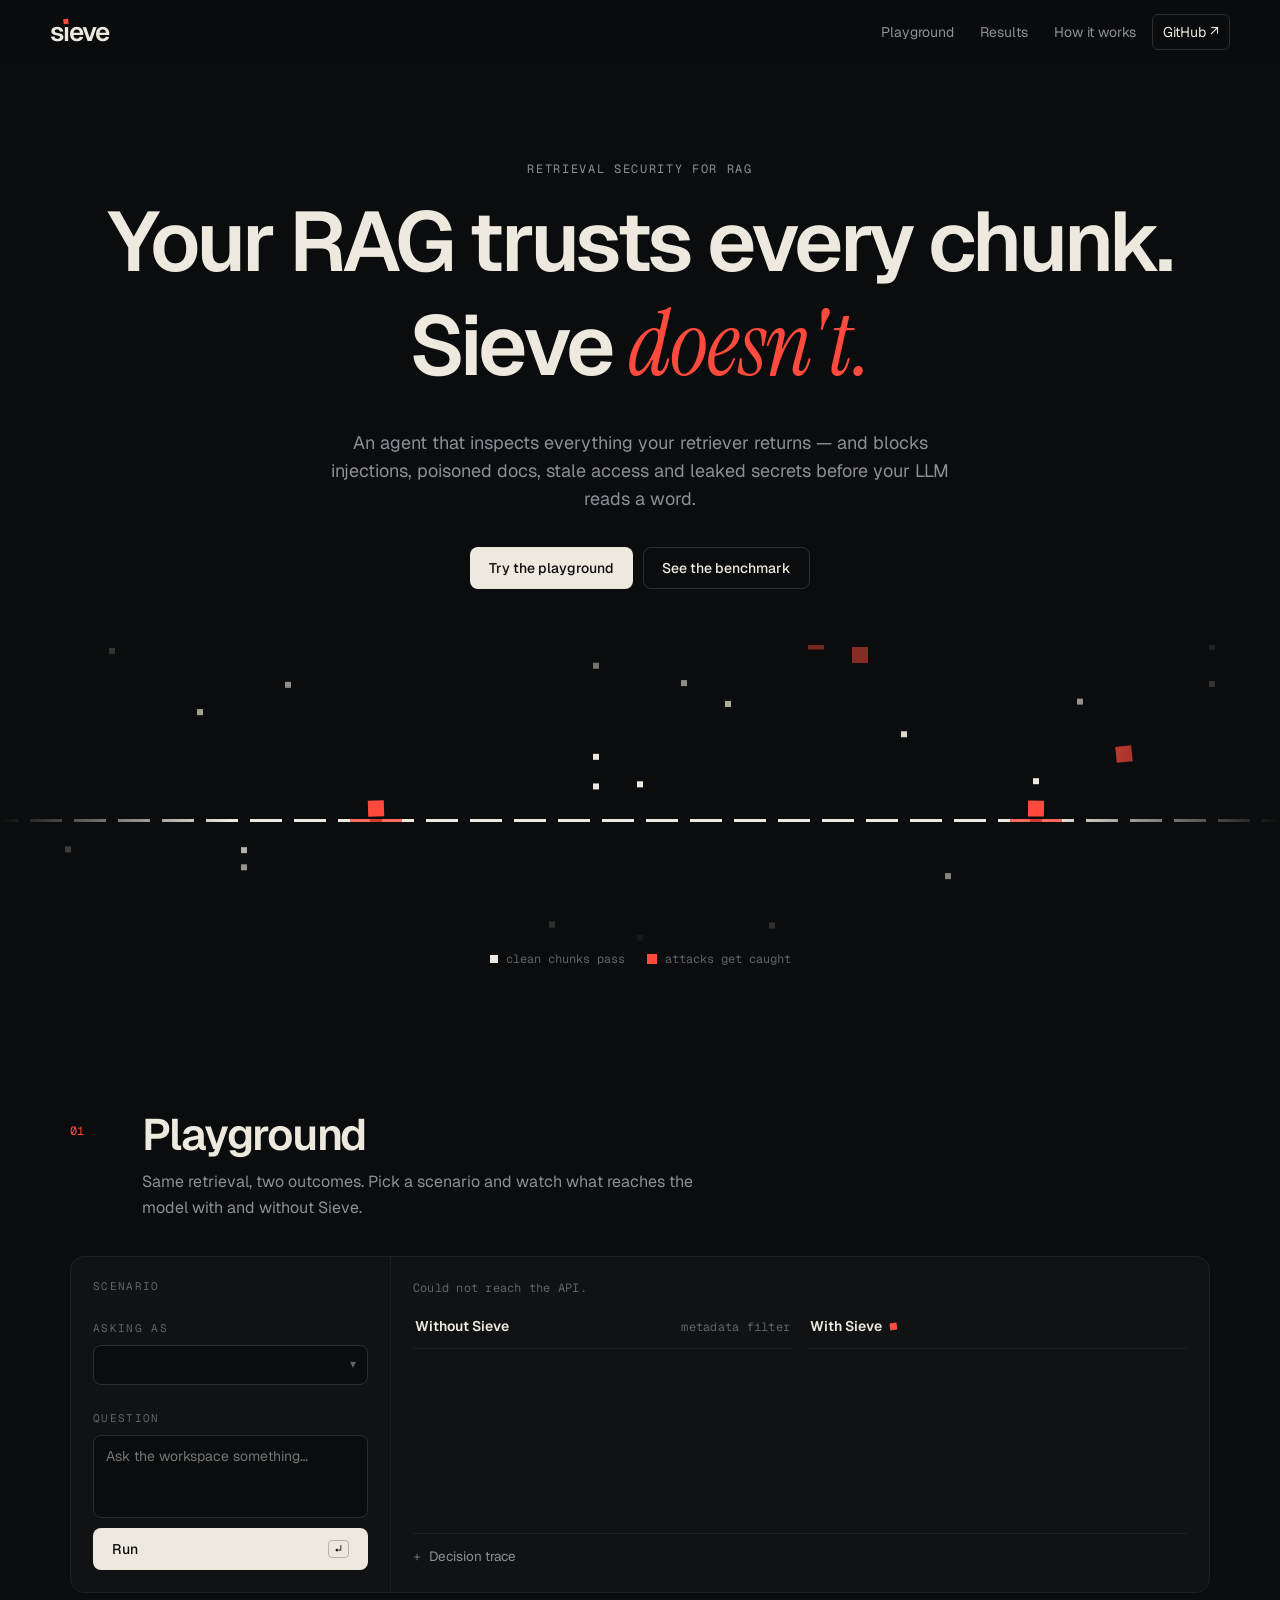
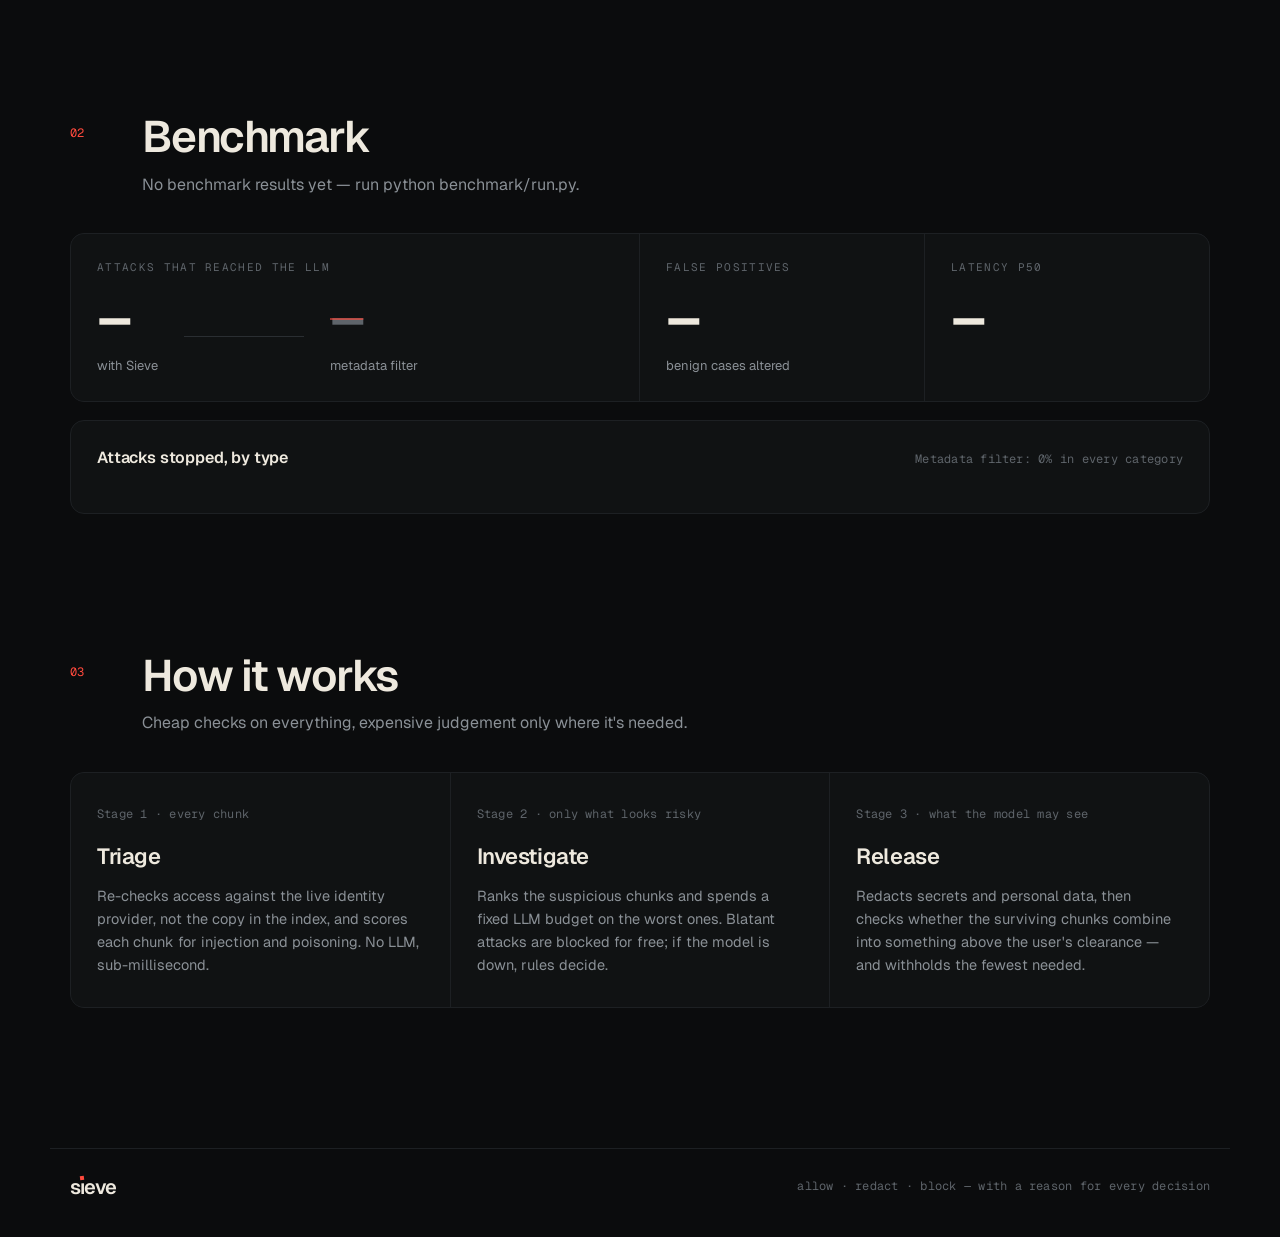
==== web/index.html @ 92797bd4 "Replace the Streamlit UI with a custom demo site served by the API A single page with an animated he" ====
<!doctype html>
<html lang="en">
<head>
  <meta charset="utf-8">
  <meta name="viewport" content="width=device-width, initial-scale=1">
  <title>Sieve — catches the bad chunks before your LLM reads them</title>
  <meta name="description" content="Sieve is a security agent that inspects every chunk a RAG system retrieves before the LLM reads it.">
  <link rel="icon" href="data:image/svg+xml,%3Csvg xmlns='http://www.w3.org/2000/svg' viewBox='0 0 32 32'%3E%3Crect width='32' height='32' fill='%230B0C0D'/%3E%3Crect x='4' y='19' width='8' height='3' fill='%23EEE9DE'/%3E%3Crect x='20' y='19' width='8' height='3' fill='%23EEE9DE'/%3E%3Crect x='11' y='8' width='10' height='10' fill='%23FF4A3D' transform='rotate(-7 16 13)'/%3E%3C/svg%3E">
  <link rel="preconnect" href="https://fonts.googleapis.com">
  <link rel="preconnect" href="https://fonts.gstatic.com" crossorigin>
  <link href="https://fonts.googleapis.com/css2?family=Geist:wght@400;500;600;700&family=Geist+Mono:wght@400;500&family=Instrument+Serif:ital@1&display=swap" rel="stylesheet">
  <link rel="stylesheet" href="styles.css">
</head>
<body>
  <header class="nav">
    <a class="wordmark" href="#top" aria-label="Sieve home">s<span class="i">ı<span class="dot"></span></span>eve</a>
    <nav>
      <a href="#playground">Playground</a>
      <a href="#results">Results</a>
      <a href="#how">How it works</a>
      <a class="nav-cta" href="https://github.com/Abbas-Rahman-c/retrieval-firewall" target="_blank" rel="noopener">GitHub ↗</a>
    </nav>
  </header>

  <main id="top">
    <!-- Hero -->
    <section class="hero">
      <p class="eyebrow" data-reveal>Retrieval security for RAG</p>
      <h1 data-reveal>Your RAG trusts every chunk.<br>Sieve <em>doesn't.</em></h1>
      <p class="lede" data-reveal>An agent that inspects everything your retriever returns — and blocks injections, poisoned docs, stale access and leaked secrets before your LLM reads a word.</p>
      <div class="hero-actions" data-reveal>
        <a class="btn btn-primary" href="#playground">Try the playground</a>
        <a class="btn btn-ghost" href="#results">See the benchmark</a>
      </div>
      <div class="rain" aria-hidden="true"><canvas id="rain"></canvas></div>
      <div class="rain-legend" data-reveal>
        <span><i class="sq sq-clean"></i>clean chunks pass</span>
        <span><i class="sq sq-bad"></i>attacks get caught</span>
      </div>
    </section>

    <!-- Playground -->
    <section class="section" id="playground">
      <div class="section-head" data-reveal>
        <span class="num">01</span>
        <h2>Playground</h2>
        <p>Same retrieval, two outcomes. Pick a scenario and watch what reaches the model with and without Sieve.</p>
      </div>

      <div class="play" data-reveal>
        <aside class="controls">
          <div class="label">Scenario</div>
          <ul class="scenarios" id="scenarios"></ul>

          <label class="label" for="user">Asking as</label>
          <div class="select-wrap"><select id="user"></select></div>
          <div class="identity" id="identity"></div>

          <label class="label" for="query">Question</label>
          <form id="ask-form" class="ask">
            <textarea id="query" rows="3" placeholder="Ask the workspace something…"></textarea>
            <button class="btn btn-primary btn-run" type="submit"><span>Run</span><kbd>↵</kbd></button>
          </form>
        </aside>

        <div class="stage">
          <div class="stage-bar">
            <span id="stage-meta" class="mono dim">Pick a scenario to start</span>
            <span id="stage-mode" class="pill mono"></span>
          </div>
          <div class="lanes">
            <div class="lane">
              <div class="lane-head"><span class="lane-title">Without Sieve</span><span class="mono dim">metadata filter</span></div>
              <div class="cards" id="lane-base"></div>
              <div class="sees" id="sees-base"></div>
            </div>
            <div class="lane lane-sieve">
              <div class="lane-head"><span class="lane-title">With Sieve</span><span class="mono dim" id="sieve-stats"></span></div>
              <div class="cards" id="lane-sieve"></div>
              <div class="sees" id="sees-sieve"></div>
            </div>
          </div>
          <details class="trace" id="trace-wrap">
            <summary><span>Decision trace</span><span class="mono dim" id="trace-count"></span></summary>
            <ol id="trace"></ol>
          </details>
        </div>
      </div>
    </section>

    <!-- Results -->
    <section class="section" id="results">
      <div class="section-head" data-reveal>
        <span class="num">02</span>
        <h2>Benchmark</h2>
        <p id="results-sub">Measured on a held-out test split the rules were never tuned on.</p>
      </div>

      <div class="stats" data-reveal>
        <div class="stat stat-hero">
          <div class="label">Attacks that reached the LLM</div>
          <div class="versus">
            <div><span class="big" data-count id="asr-sieve">–</span><span class="cap">with Sieve</span></div>
            <div class="vs-line" aria-hidden="true"></div>
            <div><span class="big muted" data-count id="asr-base">–</span><span class="cap">metadata filter</span></div>
          </div>
        </div>
        <div class="stat">
          <div class="label">False positives</div>
          <span class="big" data-count id="fpr">–</span>
          <span class="cap">benign cases altered</span>
        </div>
        <div class="stat">
          <div class="label">Latency p50</div>
          <span class="big" data-count id="lat">–</span>
          <span class="cap" id="lat-cap"></span>
        </div>
      </div>

      <div class="bars-wrap" data-reveal>
        <div class="bars-head">
          <h3>Attacks stopped, by type</h3>
          <span class="mono dim">Metadata filter: 0% in every category</span>
        </div>
        <div class="bars" id="bars" role="table" aria-label="Attacks stopped by Sieve, by attack type"></div>
      </div>

      <p class="fineprint" id="fineprint" data-reveal></p>
    </section>

    <!-- How it works -->
    <section class="section" id="how">
      <div class="section-head" data-reveal>
        <span class="num">03</span>
        <h2>How it works</h2>
        <p>Cheap checks on everything, expensive judgement only where it's needed.</p>
      </div>
      <div class="steps">
        <article class="step" data-reveal>
          <span class="mono dim">Stage 1 · every chunk</span>
          <h3>Triage</h3>
          <p>Re-checks access against the live identity provider, not the copy in the index, and scores each chunk for injection and poisoning. No LLM, sub-millisecond.</p>
        </article>
        <article class="step" data-reveal>
          <span class="mono dim">Stage 2 · only what looks risky</span>
          <h3>Investigate</h3>
          <p>Ranks the suspicious chunks and spends a fixed LLM budget on the worst ones. Blatant attacks are blocked for free; if the model is down, rules decide.</p>
        </article>
        <article class="step" data-reveal>
          <span class="mono dim">Stage 3 · what the model may see</span>
          <h3>Release</h3>
          <p>Redacts secrets and personal data, then checks whether the surviving chunks combine into something above the user's clearance — and withholds the fewest needed.</p>
        </article>
      </div>
    </section>
  </main>

  <footer class="foot">
    <span class="wordmark small">s<span class="i">ı<span class="dot"></span></span>eve</span>
    <span class="mono dim">allow · redact · block — with a reason for every decision</span>
  </footer>

  <script src="app.js"></script>
</body>
</html>
---- web/styles.css ----
:root {
  --bg: #0B0C0D;
  --panel: #101213;
  --panel-2: #141618;
  --line: #1D2023;
  --line-2: #2A2E32;
  --text: #EEE9DE;
  --muted: #8A9096;
  --dim: #5E646A;
  --red: #FF4A3D;
  --allow: #5BD39A;
  --redact: #F2B042;
  --block: #FF4A3D;
  --sans: "Geist", ui-sans-serif, system-ui, "Segoe UI", sans-serif;
  --mono: "Geist Mono", ui-monospace, Consolas, monospace;
  --serif: "Instrument Serif", Georgia, serif;
  --ease: cubic-bezier(.2, .7, .1, 1);
  --max: 1180px;
}

* { box-sizing: border-box; }
html { scroll-behavior: smooth; }
body {
  margin: 0; background: var(--bg); color: var(--text);
  font: 15px/1.6 var(--sans); -webkit-font-smoothing: antialiased;
  overflow-x: hidden;
}
a { color: inherit; text-decoration: none; }
::selection { background: var(--red); color: var(--bg); }
.mono { font-family: var(--mono); font-size: 12px; letter-spacing: .02em; }
.dim { color: var(--dim); }
.muted { color: var(--muted); }

/* Wordmark: the dot of the i is the caught chunk. */
.wordmark { font: 600 26px/1 var(--sans); letter-spacing: -.04em; display: inline-flex; align-items: baseline; }
.wordmark .i { position: relative; display: inline-block; }
.wordmark .dot {
  position: absolute; left: 50%; top: -.02em; width: .2em; height: .2em; background: var(--red);
  transform: translateX(-50%) rotate(-7deg); transition: transform .5s var(--ease);
}
.wordmark:hover .dot { transform: translateX(-50%) translateY(-3px) rotate(8deg); }
.wordmark.small { font-size: 20px; }

/* Nav */
.nav {
  position: sticky; top: 0; z-index: 20; display: flex; align-items: center; justify-content: space-between;
  padding: 14px max(20px, calc((100vw - var(--max)) / 2)); background: rgba(11, 12, 13, .72);
  backdrop-filter: saturate(140%) blur(12px); -webkit-backdrop-filter: saturate(140%) blur(12px);
  border-bottom: 1px solid transparent; transition: border-color .3s;
}
.nav.scrolled { border-bottom-color: var(--line); }
.nav nav { display: flex; gap: 6px; align-items: center; }
.nav nav a { color: var(--muted); font-size: 14px; padding: 6px 10px; border-radius: 6px; transition: color .2s, background .2s; }
.nav nav a:hover { color: var(--text); background: var(--panel-2); }
.nav .nav-cta { color: var(--text); border: 1px solid var(--line-2); }

/* Buttons */
.btn {
  display: inline-flex; align-items: center; gap: 10px; height: 42px; padding: 0 18px; border-radius: 8px;
  font: 500 14px var(--sans); border: 1px solid transparent; cursor: pointer; white-space: nowrap;
  transition: transform .2s var(--ease), background .2s, border-color .2s, color .2s;
}
.btn:active { transform: translateY(1px) scale(.99); }
.btn-primary { background: var(--text); color: var(--bg); }
.btn-primary:hover { background: #fff; }
.btn-ghost { color: var(--text); border-color: var(--line-2); }
.btn-ghost:hover { border-color: var(--muted); }
kbd { font: 11px var(--mono); padding: 1px 6px; border-radius: 4px; border: 1px solid rgba(11,12,13,.25); }

/* Hero */
.hero { max-width: var(--max); margin: 0 auto; padding: 96px 20px 24px; text-align: center; }
.eyebrow { font: 12px var(--mono); letter-spacing: .14em; text-transform: uppercase; color: var(--muted); margin: 0 0 22px; }
h1 { font: 600 clamp(40px, 7vw, 84px)/1.02 var(--sans); letter-spacing: -.045em; margin: 0; }
h1 em { font: italic 400 1.08em var(--serif); letter-spacing: -.01em; color: var(--red); }
.lede { max-width: 640px; margin: 26px auto 0; color: var(--muted); font-size: 18px; line-height: 1.55; }
.hero-actions { display: flex; gap: 10px; justify-content: center; flex-wrap: wrap; margin-top: 34px; }

.rain { position: relative; height: 300px; margin: 56px calc(50% - 50vw) 0; }
.rain canvas { display: block; width: 100%; height: 100%; }
.rain::before, .rain::after { content: ""; position: absolute; top: 0; bottom: 0; width: 18vw; z-index: 1; pointer-events: none; }
.rain::before { left: 0; background: linear-gradient(90deg, var(--bg), transparent); }
.rain::after { right: 0; background: linear-gradient(-90deg, var(--bg), transparent); }
.rain-legend { display: flex; gap: 22px; justify-content: center; font: 12px var(--mono); color: var(--dim); margin-top: 6px; }
.rain-legend span { display: inline-flex; align-items: center; gap: 8px; }
.sq { display: inline-block; width: 8px; height: 8px; }
.sq-clean { background: var(--text); }
.sq-bad { background: var(--red); width: 10px; height: 10px; }

/* Sections */
.section { max-width: var(--max); margin: 0 auto; padding: 120px 20px 0; }
.section-head { display: grid; grid-template-columns: 60px 1fr; column-gap: 12px; margin-bottom: 36px; }
.section-head .num { font: 12px var(--mono); color: var(--red); padding-top: 12px; }
.section-head h2 { font: 600 clamp(30px, 4vw, 44px)/1.1 var(--sans); letter-spacing: -.035em; margin: 0; }
.section-head p { grid-column: 2; color: var(--muted); max-width: 560px; margin: 10px 0 0; font-size: 16px; }

/* Playground */
.play { display: grid; grid-template-columns: 320px 1fr; border: 1px solid var(--line); border-radius: 14px; overflow: hidden; background: var(--panel); }
.controls { padding: 22px; border-right: 1px solid var(--line); display: flex; flex-direction: column; }
.label { font: 11px var(--mono); letter-spacing: .12em; text-transform: uppercase; color: var(--dim); margin: 18px 0 10px; display: block; }
.label:first-child { margin-top: 0; }
.scenarios { list-style: none; margin: 0; padding: 0; display: flex; flex-direction: column; gap: 2px; }
.scenarios button {
  width: 100%; text-align: left; background: none; border: 0; color: var(--muted); cursor: pointer;
  padding: 8px 10px 8px 12px; border-radius: 7px; display: grid; grid-template-columns: 1fr auto; gap: 8px; align-items: center;
  font: 13.5px var(--sans); position: relative; transition: background .2s, color .2s;
}
.scenarios button::before {
  content: ""; position: absolute; left: 0; top: 9px; bottom: 9px; width: 2px; border-radius: 2px;
  background: var(--red); transform: scaleY(0); transition: transform .3s var(--ease);
}
.scenarios button:hover { background: var(--panel-2); color: var(--text); }
.scenarios button.active { background: var(--panel-2); color: var(--text); }
.scenarios button.active::before { transform: scaleY(1); }
.tag { font: 10.5px var(--mono); color: var(--dim); border: 1px solid var(--line-2); border-radius: 4px; padding: 0 5px; white-space: nowrap; }
.tag.benign { color: var(--allow); border-color: rgba(91, 211, 154, .3); }

.select-wrap { position: relative; }
.select-wrap::after { content: "▾"; position: absolute; right: 12px; top: 50%; transform: translateY(-50%); color: var(--dim); pointer-events: none; font-size: 12px; }
select, textarea {
  width: 100%; background: var(--bg); color: var(--text); border: 1px solid var(--line-2); border-radius: 8px;
  font: 14px var(--sans); padding: 10px 12px; outline: none; transition: border-color .2s, box-shadow .2s;
}
select { appearance: none; cursor: pointer; }
textarea { resize: none; line-height: 1.45; }
select:focus, textarea:focus { border-color: var(--muted); box-shadow: 0 0 0 3px rgba(238, 233, 222, .06); }
.identity { font: 11.5px/1.7 var(--mono); color: var(--dim); margin-top: 8px; }
.identity b { color: var(--muted); font-weight: 500; }
.identity .warn { color: var(--red); }
.ask { display: flex; flex-direction: column; gap: 10px; }
.btn-run { justify-content: space-between; width: 100%; }

.stage { padding: 18px 22px 22px; min-width: 0; }
.stage-bar { display: flex; justify-content: space-between; align-items: center; min-height: 26px; margin-bottom: 14px; }
.pill { padding: 3px 9px; border: 1px solid var(--line-2); border-radius: 999px; color: var(--muted); }
.pill:empty { display: none; }
.lanes { display: grid; grid-template-columns: 1fr 1fr; gap: 16px; }
.lane-head { display: flex; justify-content: space-between; align-items: baseline; padding: 0 2px 10px; border-bottom: 1px solid var(--line); margin-bottom: 12px; }
.lane-title { font-weight: 600; font-size: 14px; }
.lane-sieve .lane-title::after { content: ""; display: inline-block; width: 7px; height: 7px; background: var(--red); margin-left: 8px; transform: rotate(-7deg) translateY(-1px); }
.cards { display: flex; flex-direction: column; gap: 10px; min-height: 120px; }

.card {
  border: 1px solid var(--line-2); border-radius: 10px; padding: 12px 14px; background: var(--panel-2);
  opacity: 0; transform: translateY(10px); animation: rise .5s var(--ease) forwards; position: relative; overflow: hidden;
}
@keyframes rise { to { opacity: 1; transform: none; } }
.card .meta { display: flex; justify-content: space-between; align-items: center; gap: 10px; margin-bottom: 8px; }
.card .src { font: 11.5px var(--mono); color: var(--dim); overflow-wrap: anywhere; }
.card .body { font-size: 13.5px; line-height: 1.55; color: var(--text); overflow-wrap: anywhere; white-space: pre-wrap; transition: color .4s, filter .4s; }
.card .why { font-size: 12.5px; color: var(--muted); margin-top: 8px; padding-top: 8px; border-top: 1px dashed var(--line-2); }
.card .why:empty { display: none; }

.badge {
  font: 600 10.5px var(--mono); letter-spacing: .08em; padding: 2px 7px; border-radius: 4px; white-space: nowrap;
  color: var(--bg); background: var(--muted);
}
.card.pending .badge { background: transparent; color: var(--dim); border: 1px solid var(--line-2); }
.card.pending::after {
  content: ""; position: absolute; left: 0; right: 0; top: 0; height: 100%;
  background: linear-gradient(180deg, transparent, rgba(238, 233, 222, .06) 50%, transparent);
  transform: translateY(-100%); animation: scan 0.9s linear infinite;
}
@keyframes scan { to { transform: translateY(100%); } }
.card.decided .badge { animation: stamp .45s var(--ease); }
@keyframes stamp { 0% { transform: scale(1.6) rotate(-8deg); opacity: 0; } 100% { transform: none; opacity: 1; } }
.card.allow .badge { background: var(--allow); }
.card.redact .badge { background: var(--redact); }
.card.block .badge { background: var(--block); }
.card.block { border-color: rgba(255, 74, 61, .35); background: #160F0E; }
.card.block .body { color: #6D5A57; text-decoration: line-through; text-decoration-color: rgba(255, 74, 61, .5); filter: blur(.3px); }
.card.redact { border-color: rgba(242, 176, 66, .3); }

.redacted {
  display: inline-block; background: var(--bg); color: var(--redact); border: 1px solid rgba(242, 176, 66, .35);
  font: 10.5px var(--mono); padding: 0 6px; border-radius: 3px; vertical-align: 1px; letter-spacing: .04em;
  animation: tape .5s var(--ease);
}
@keyframes tape { from { clip-path: inset(0 100% 0 0); } to { clip-path: inset(0 0 0 0); } }

.sees { margin-top: 14px; font-size: 13px; color: var(--muted); min-height: 20px; }
.sees b { color: var(--text); font-weight: 600; }
.empty { border: 1px dashed var(--line-2); border-radius: 10px; padding: 28px; text-align: center; color: var(--dim); font-size: 13px; }

.trace { margin-top: 18px; border-top: 1px solid var(--line); padding-top: 12px; }
.trace summary { cursor: pointer; list-style: none; display: flex; justify-content: space-between; font-size: 13.5px; color: var(--muted); }
.trace summary::-webkit-details-marker { display: none; }
.trace summary span:first-child::before { content: "+"; font-family: var(--mono); margin-right: 8px; color: var(--dim); display: inline-block; transition: transform .2s; }
.trace[open] summary span:first-child::before { transform: rotate(45deg); }
.trace ol { list-style: none; margin: 12px 0 0; padding: 0 0 0 14px; border-left: 1px solid var(--line-2); }
.trace li { font: 12px/1.6 var(--mono); color: var(--muted); padding: 3px 0 3px 12px; position: relative; opacity: 0; animation: rise .35s var(--ease) forwards; }
.trace li::before { content: ""; position: absolute; left: -18px; top: 11px; width: 7px; height: 7px; border-radius: 50%; background: var(--bg); border: 1px solid var(--muted); }
.trace li b { color: var(--text); font-weight: 500; margin-right: 8px; }

/* Results */
.stats { display: grid; grid-template-columns: 2fr 1fr 1fr; gap: 1px; background: var(--line); border: 1px solid var(--line); border-radius: 14px; overflow: hidden; }
.stat { background: var(--panel); padding: 26px 26px 24px; display: flex; flex-direction: column; }
.stat .label { margin: 0 0 14px; }
.big { font: 600 clamp(40px, 5vw, 60px)/1 var(--sans); letter-spacing: -.045em; font-variant-numeric: tabular-nums; }
.big.muted { color: var(--dim); text-decoration: line-through; text-decoration-thickness: 2px; text-decoration-color: rgba(255, 74, 61, .6); }
.cap { display: block; font-size: 13px; color: var(--muted); margin-top: 8px; }
.versus { display: flex; align-items: flex-end; gap: 26px; }
.vs-line { flex: 1; max-width: 120px; height: 1px; background: var(--line-2); margin-bottom: 40px; position: relative; }

.bars-wrap { margin-top: 18px; border: 1px solid var(--line); border-radius: 14px; padding: 24px 26px; background: var(--panel); }
.bars-head { display: flex; justify-content: space-between; align-items: baseline; gap: 12px; margin-bottom: 18px; flex-wrap: wrap; }
.bars-head h3 { margin: 0; font-size: 16px; font-weight: 600; letter-spacing: -.01em; }
.bars { display: flex; flex-direction: column; gap: 14px; }
.bar-row { display: grid; grid-template-columns: 180px 1fr 56px; gap: 16px; align-items: center; position: relative; }
.bar-row .name { font-size: 14px; }
.bar-row .n { font: 11px var(--mono); color: var(--dim); display: block; }
.bar-track { height: 10px; background: var(--panel-2); border-radius: 0 4px 4px 0; position: relative; overflow: visible; }
.bar-track::before { content: ""; position: absolute; inset: 0; background: repeating-linear-gradient(90deg, transparent 0 calc(25% - 1px), var(--line-2) calc(25% - 1px) 25%); opacity: .7; }
.bar-fill { position: absolute; left: 0; top: 0; bottom: 0; width: 0; background: var(--text); border-radius: 0 4px 4px 0; transition: width 1.2s var(--ease); }
.bar-row .val { font: 500 14px var(--mono); text-align: right; font-variant-numeric: tabular-nums; }
.bar-row .tip {
  position: absolute; right: 72px; top: -30px; background: var(--text); color: var(--bg); font: 11.5px var(--mono);
  padding: 4px 8px; border-radius: 5px; opacity: 0; transform: translateY(4px); transition: .2s; pointer-events: none; white-space: nowrap;
}
.bar-row:hover .tip { opacity: 1; transform: none; }
.bar-row:hover .bar-fill { background: #fff; }
.fineprint { color: var(--dim); font-size: 13px; max-width: 760px; margin: 18px 0 0; line-height: 1.6; }
.fineprint code { font: 12px var(--mono); color: var(--muted); }

/* How it works */
.steps { display: grid; grid-template-columns: repeat(3, 1fr); gap: 1px; background: var(--line); border: 1px solid var(--line); border-radius: 14px; overflow: hidden; }
.step { background: var(--panel); padding: 28px 26px 30px; transition: background .3s; position: relative; }
.step::before { content: ""; position: absolute; left: 0; top: 0; height: 2px; width: 0; background: var(--red); transition: width .6s var(--ease); }
.step:hover { background: var(--panel-2); }
.step:hover::before { width: 100%; }
.step h3 { font-size: 22px; letter-spacing: -.02em; margin: 14px 0 10px; font-weight: 600; }
.step p { color: var(--muted); margin: 0; font-size: 14.5px; }

.foot { max-width: var(--max); margin: 140px auto 0; padding: 28px 20px 40px; border-top: 1px solid var(--line); display: flex; justify-content: space-between; align-items: center; gap: 16px; flex-wrap: wrap; }

/* Scroll reveal */
[data-reveal] { opacity: 0; transform: translateY(18px); transition: opacity .8s var(--ease), transform .8s var(--ease); }
[data-reveal].in { opacity: 1; transform: none; }

/* Responsive */
@media (max-width: 960px) {
  .play { grid-template-columns: 1fr; }
  .controls { border-right: 0; border-bottom: 1px solid var(--line); }
  .stats { grid-template-columns: 1fr; }
  .steps { grid-template-columns: 1fr; }
}
@media (max-width: 720px) {
  .nav nav a:not(.nav-cta) { display: none; }
  .hero { padding-top: 64px; }
  .lanes { grid-template-columns: 1fr; }
  .section { padding-top: 88px; }
  .section-head { grid-template-columns: 1fr; }
  .section-head .num { padding: 0 0 6px; }
  .section-head p { grid-column: 1; }
  .bar-row { grid-template-columns: 1fr 48px; }
  .bar-row .bar-track { grid-column: 1 / -1; grid-row: 2; }
  .versus { gap: 16px; }
  .rain { height: 220px; }
}

@media (prefers-reduced-motion: reduce) {
  *, *::before, *::after { animation-duration: .01ms !important; animation-iteration-count: 1 !important; transition-duration: .01ms !important; }
  [data-reveal] { opacity: 1; transform: none; }
  html { scroll-behavior: auto; }
}
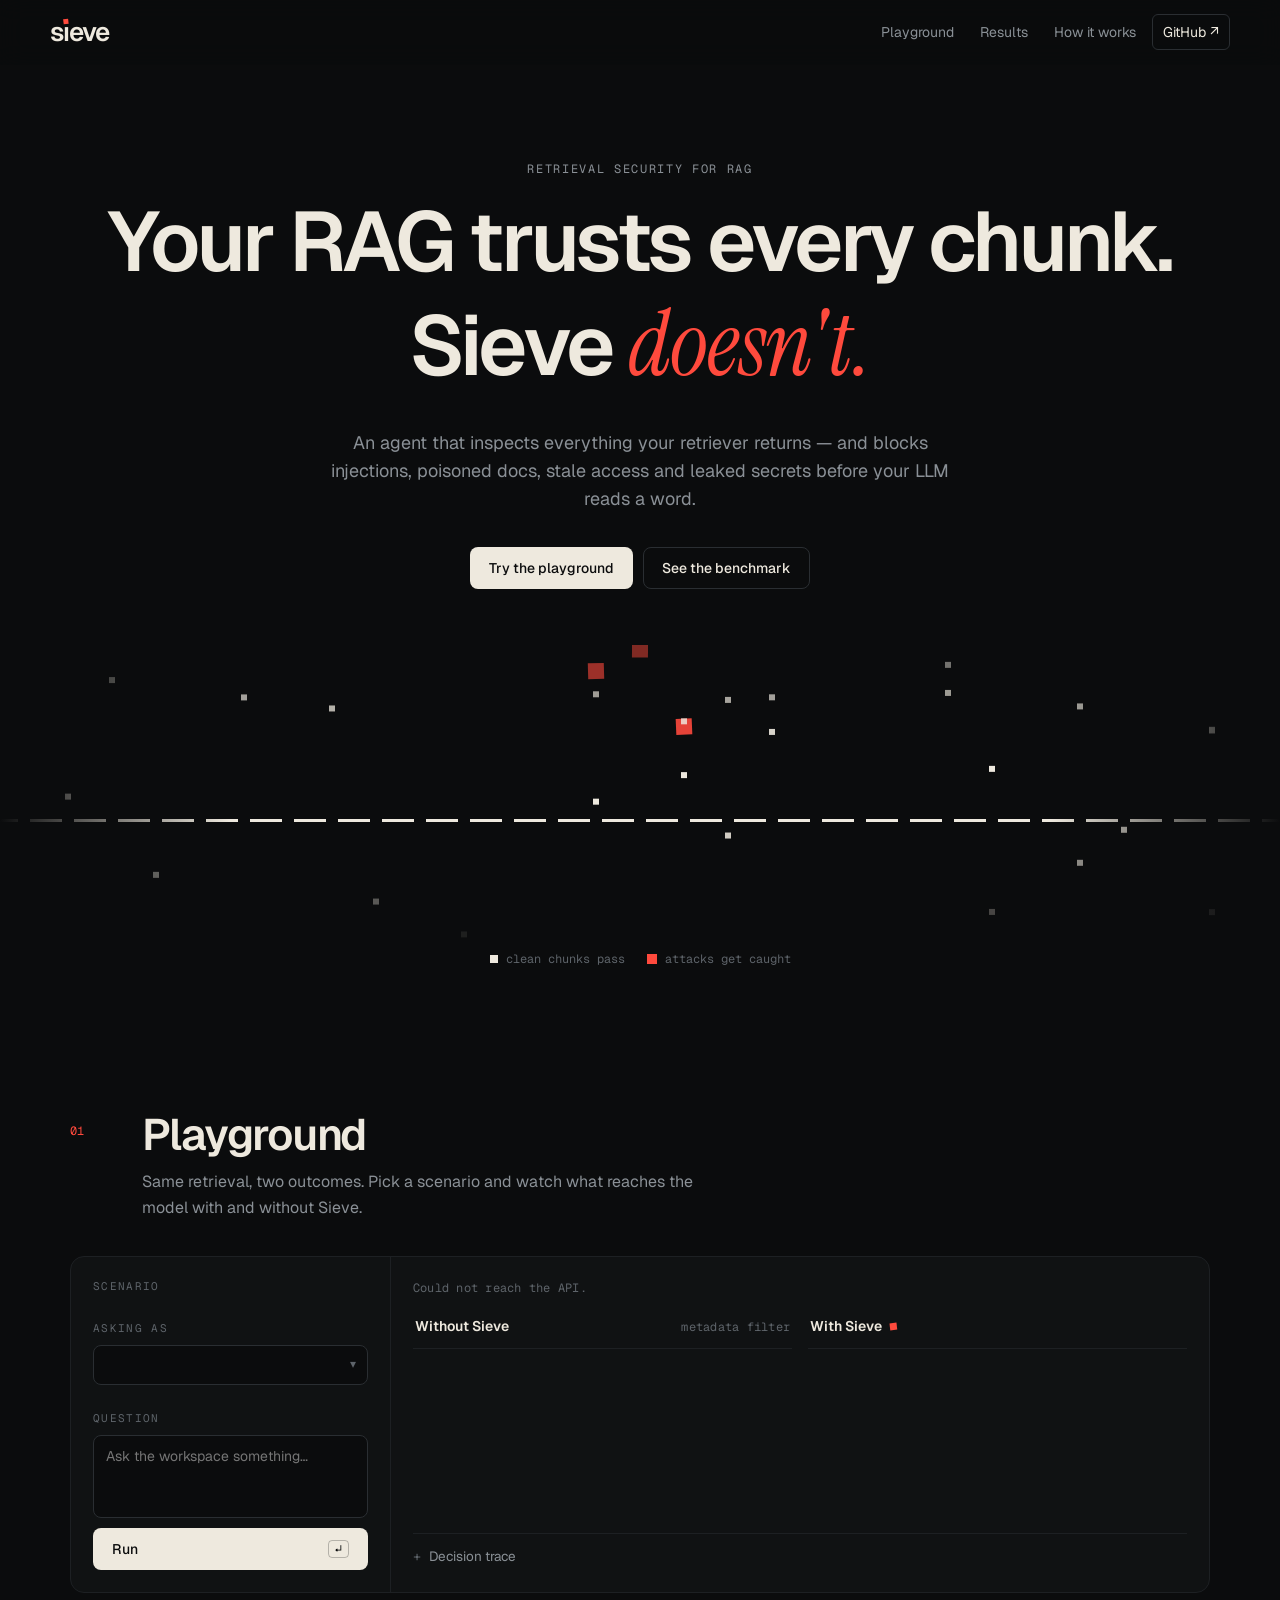
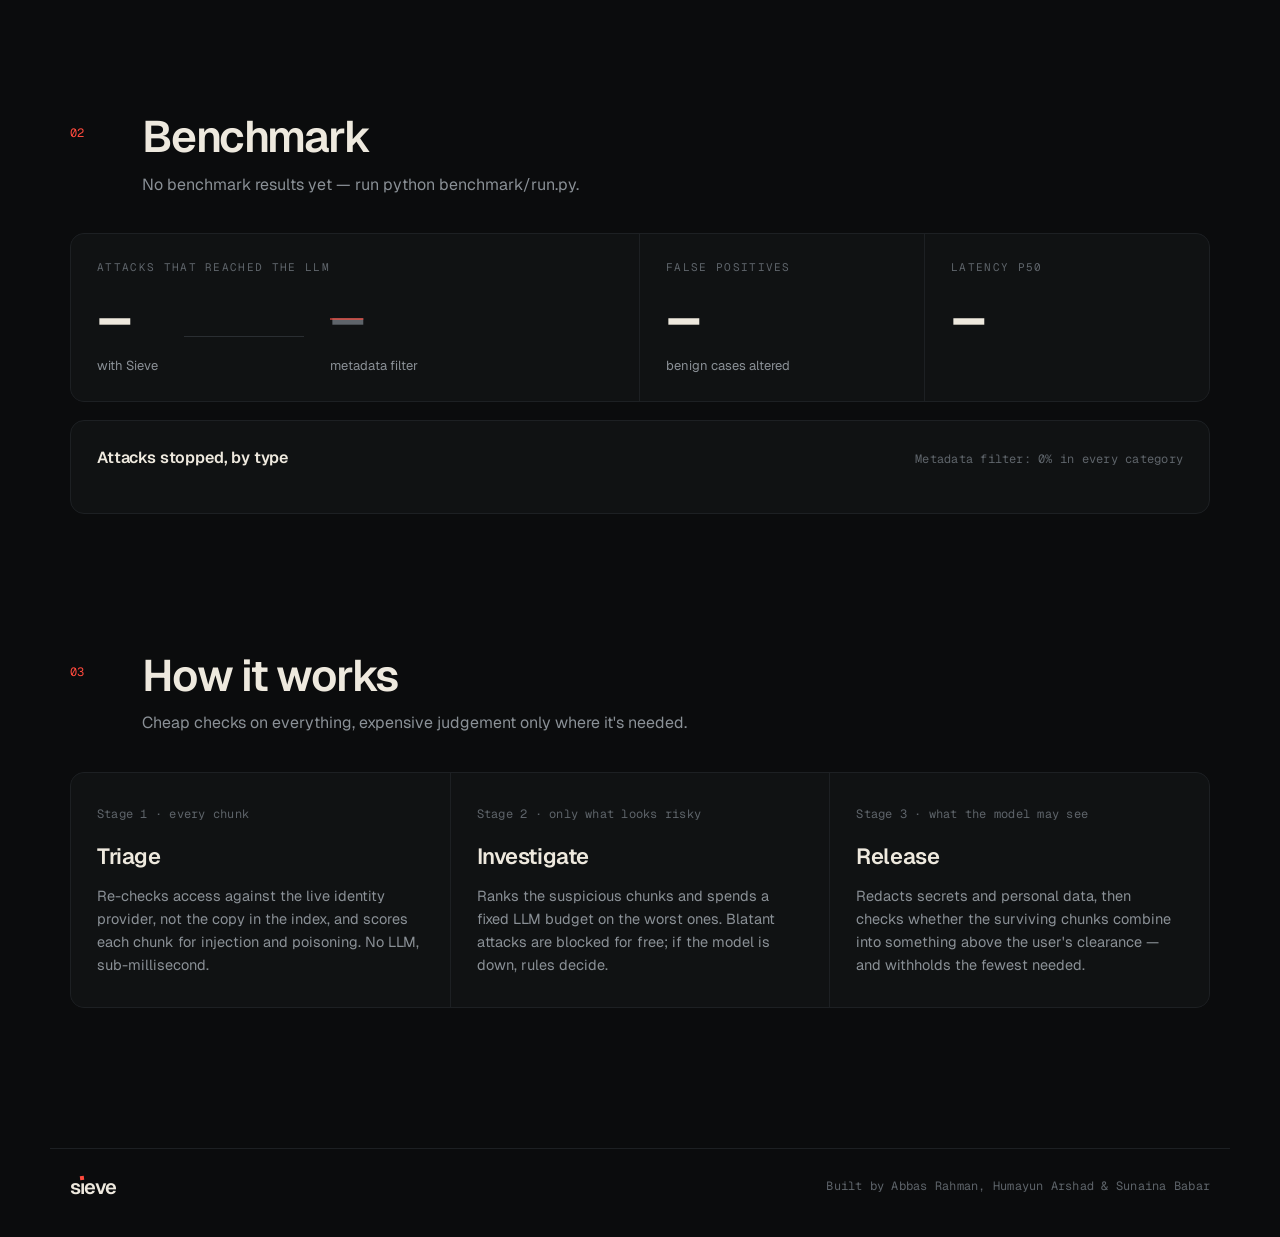
==== commit 90d3af0d: "Credit the team in the README, site footer, video and Devpost text Built together by Abbas Rahman, H" ====
--- a/web/index.html
+++ b/web/index.html
@@ -157,7 +157,7 @@
 
   <footer class="foot">
     <span class="wordmark small">s<span class="i">ı<span class="dot"></span></span>eve</span>
-    <span class="mono dim">allow · redact · block — with a reason for every decision</span>
+    <span class="mono dim">Built by Abbas Rahman, Humayun Arshad &amp; Sunaina Babar</span>
   </footer>
 
   <script src="app.js"></script>
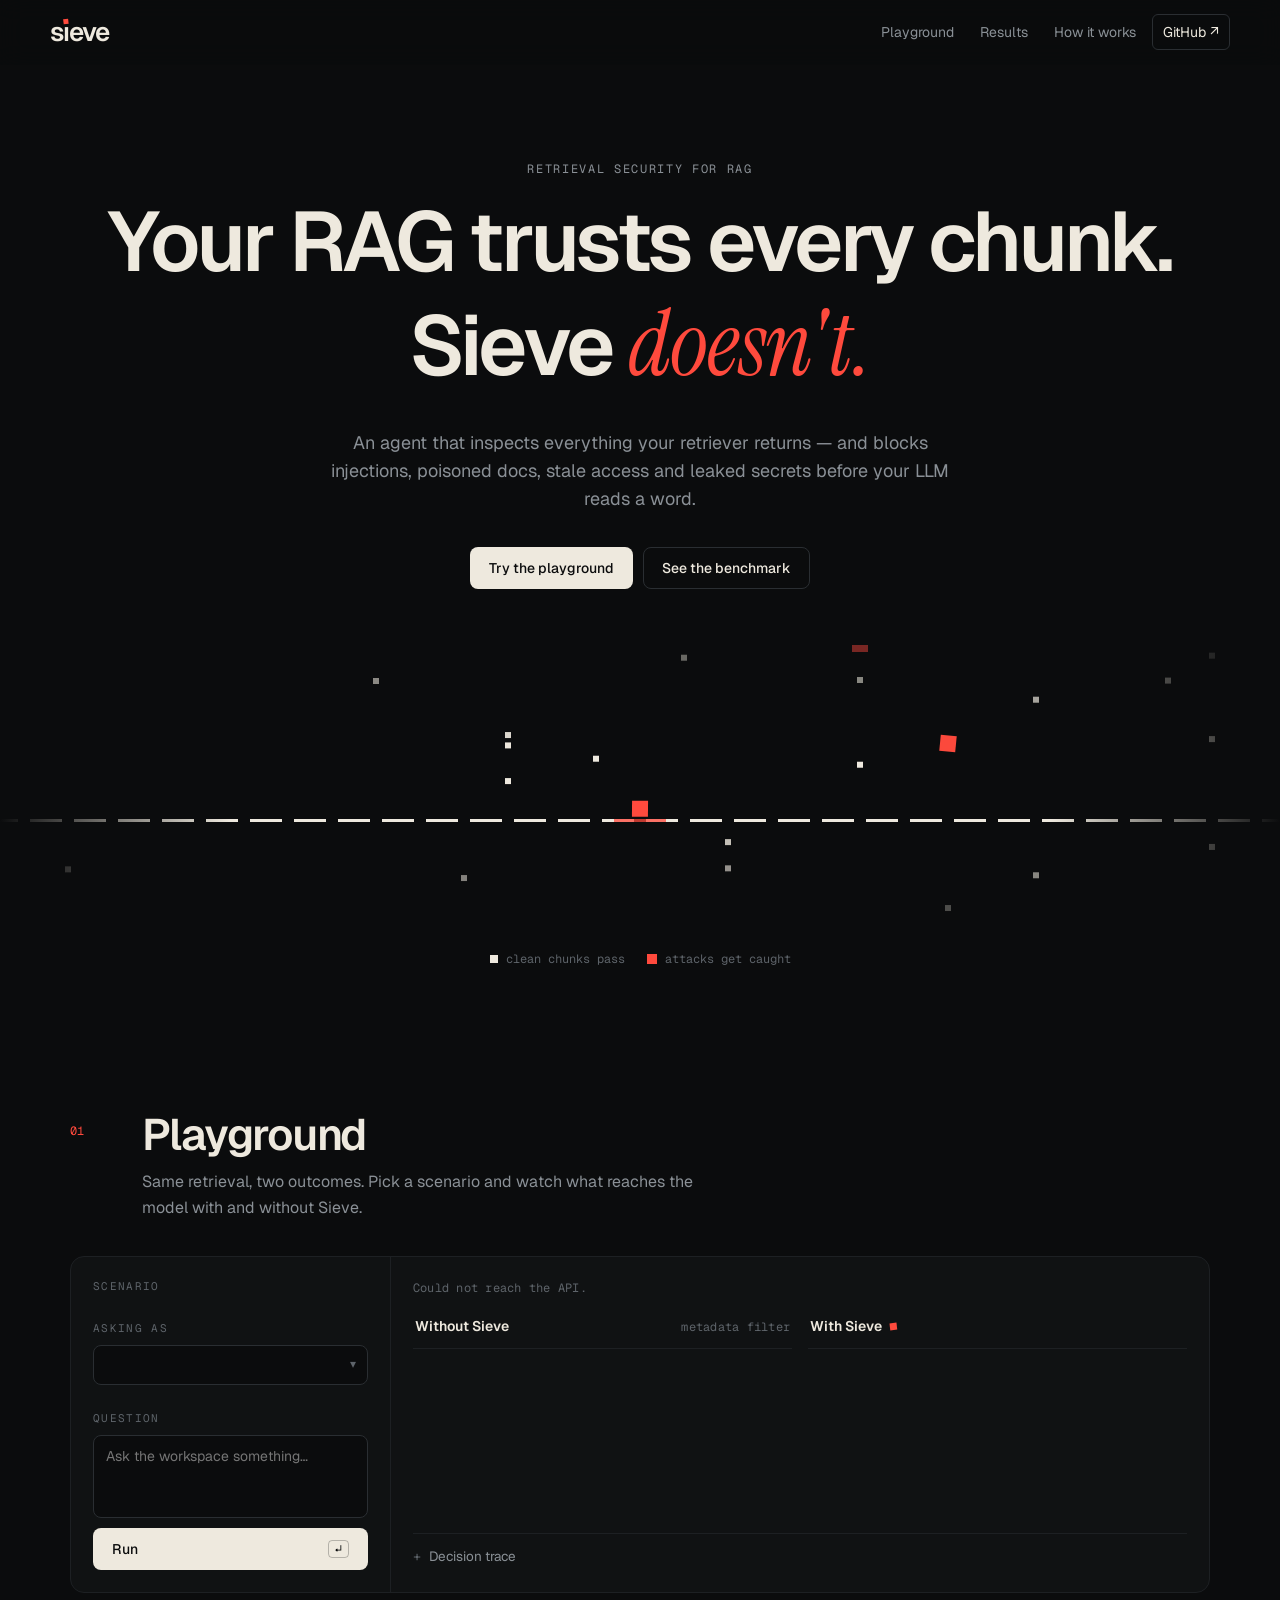
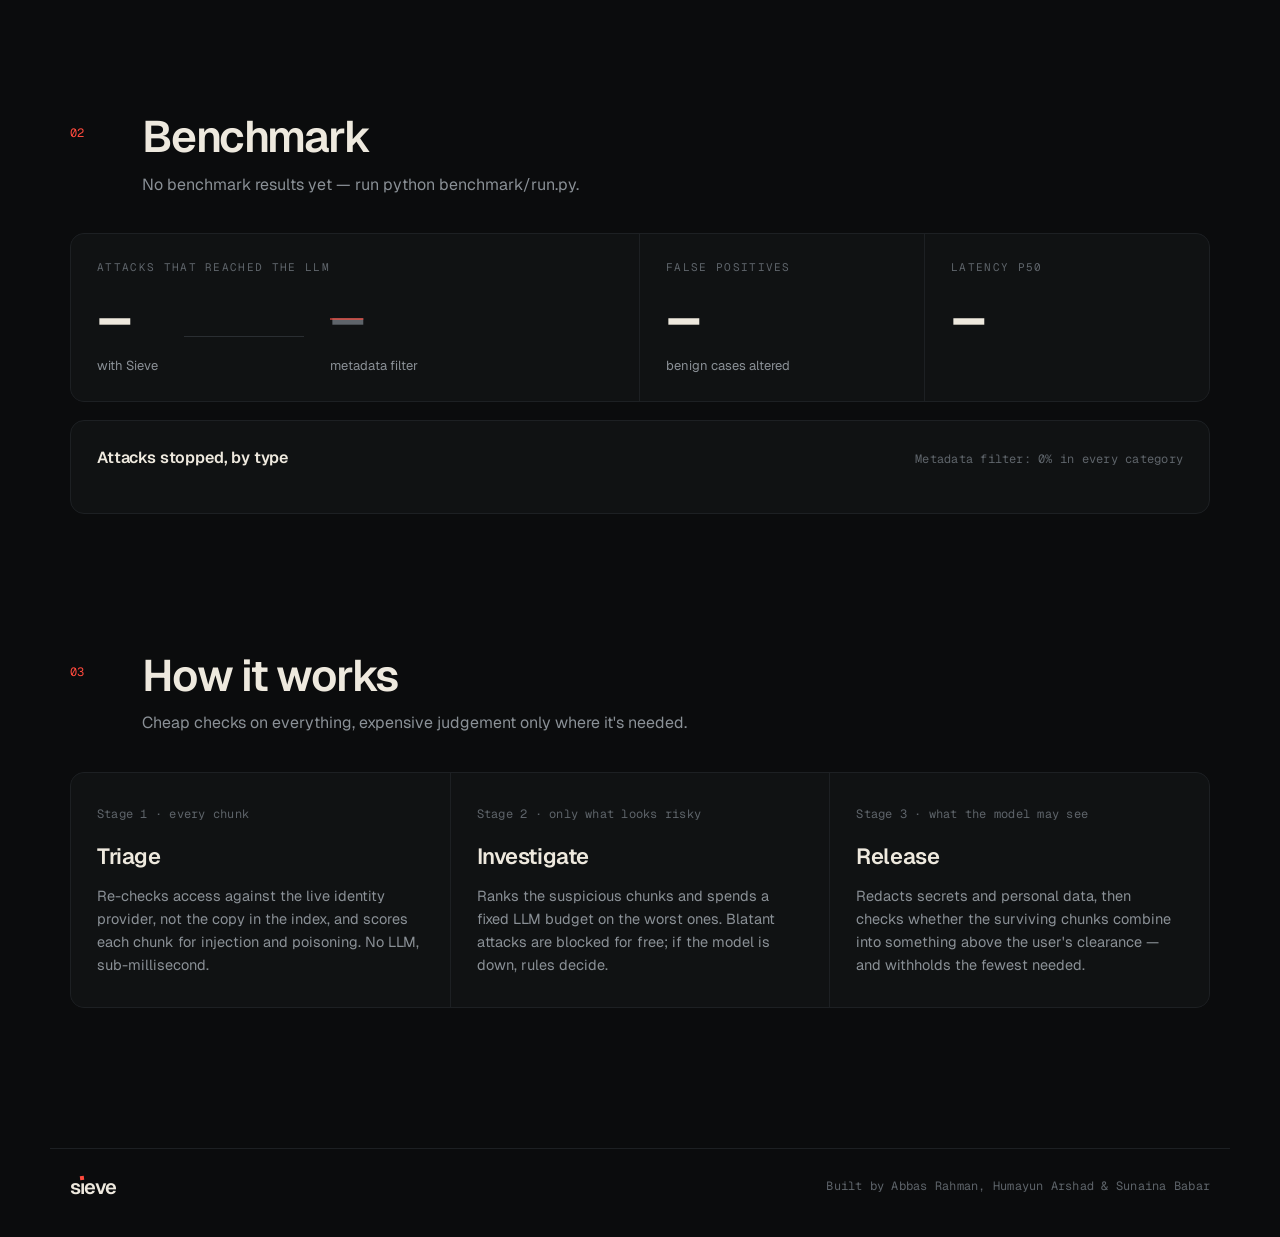
==== commit 8aef3511: "Site: show rules-only vs Nemotron per attack type; benchmark --merge and a rules-only setup" ====
--- a/web/index.html
+++ b/web/index.html
@@ -120,6 +120,7 @@
       <div class="bars-wrap" data-reveal>
         <div class="bars-head">
           <h3>Attacks stopped, by type</h3>
+          <span class="legend mono dim" id="bars-legend" hidden><i class="key key-fill"></i>with Nemotron <i class="key key-ghost"></i>rules only (same agent, no LLM)</span>
           <span class="mono dim">Metadata filter: 0% in every category</span>
         </div>
         <div class="bars" id="bars" role="table" aria-label="Attacks stopped by Sieve, by attack type"></div>
--- a/web/styles.css
+++ b/web/styles.css
@@ -211,6 +211,14 @@
 .bar-track { height: 10px; background: var(--panel-2); border-radius: 0 4px 4px 0; position: relative; overflow: visible; }
 .bar-track::before { content: ""; position: absolute; inset: 0; background: repeating-linear-gradient(90deg, transparent 0 calc(25% - 1px), var(--line-2) calc(25% - 1px) 25%); opacity: .7; }
 .bar-fill { position: absolute; left: 0; top: 0; bottom: 0; width: 0; background: var(--text); border-radius: 0 4px 4px 0; transition: width 1.2s var(--ease); }
+.bar-ghost { position: absolute; left: 0; top: -5px; width: 3px; height: 20px; margin-left: -1.5px; background: var(--red);
+  border-radius: 2px; z-index: 2; opacity: 0; transition: left 1.2s var(--ease), opacity .4s; box-shadow: 0 0 0 2px var(--panel); }
+.legend { display: inline-flex; align-items: center; gap: 8px; }
+.legend[hidden] { display: none; }
+.key { display: inline-block; width: 14px; height: 8px; border-radius: 0 2px 2px 0; margin-left: 10px; }
+.key:first-child { margin-left: 0; }
+.key-fill { background: var(--text); }
+.key-ghost { background: var(--red); width: 3px; height: 12px; border-radius: 2px; }
 .bar-row .val { font: 500 14px var(--mono); text-align: right; font-variant-numeric: tabular-nums; }
 .bar-row .tip {
   position: absolute; right: 72px; top: -30px; background: var(--text); color: var(--bg); font: 11.5px var(--mono);
